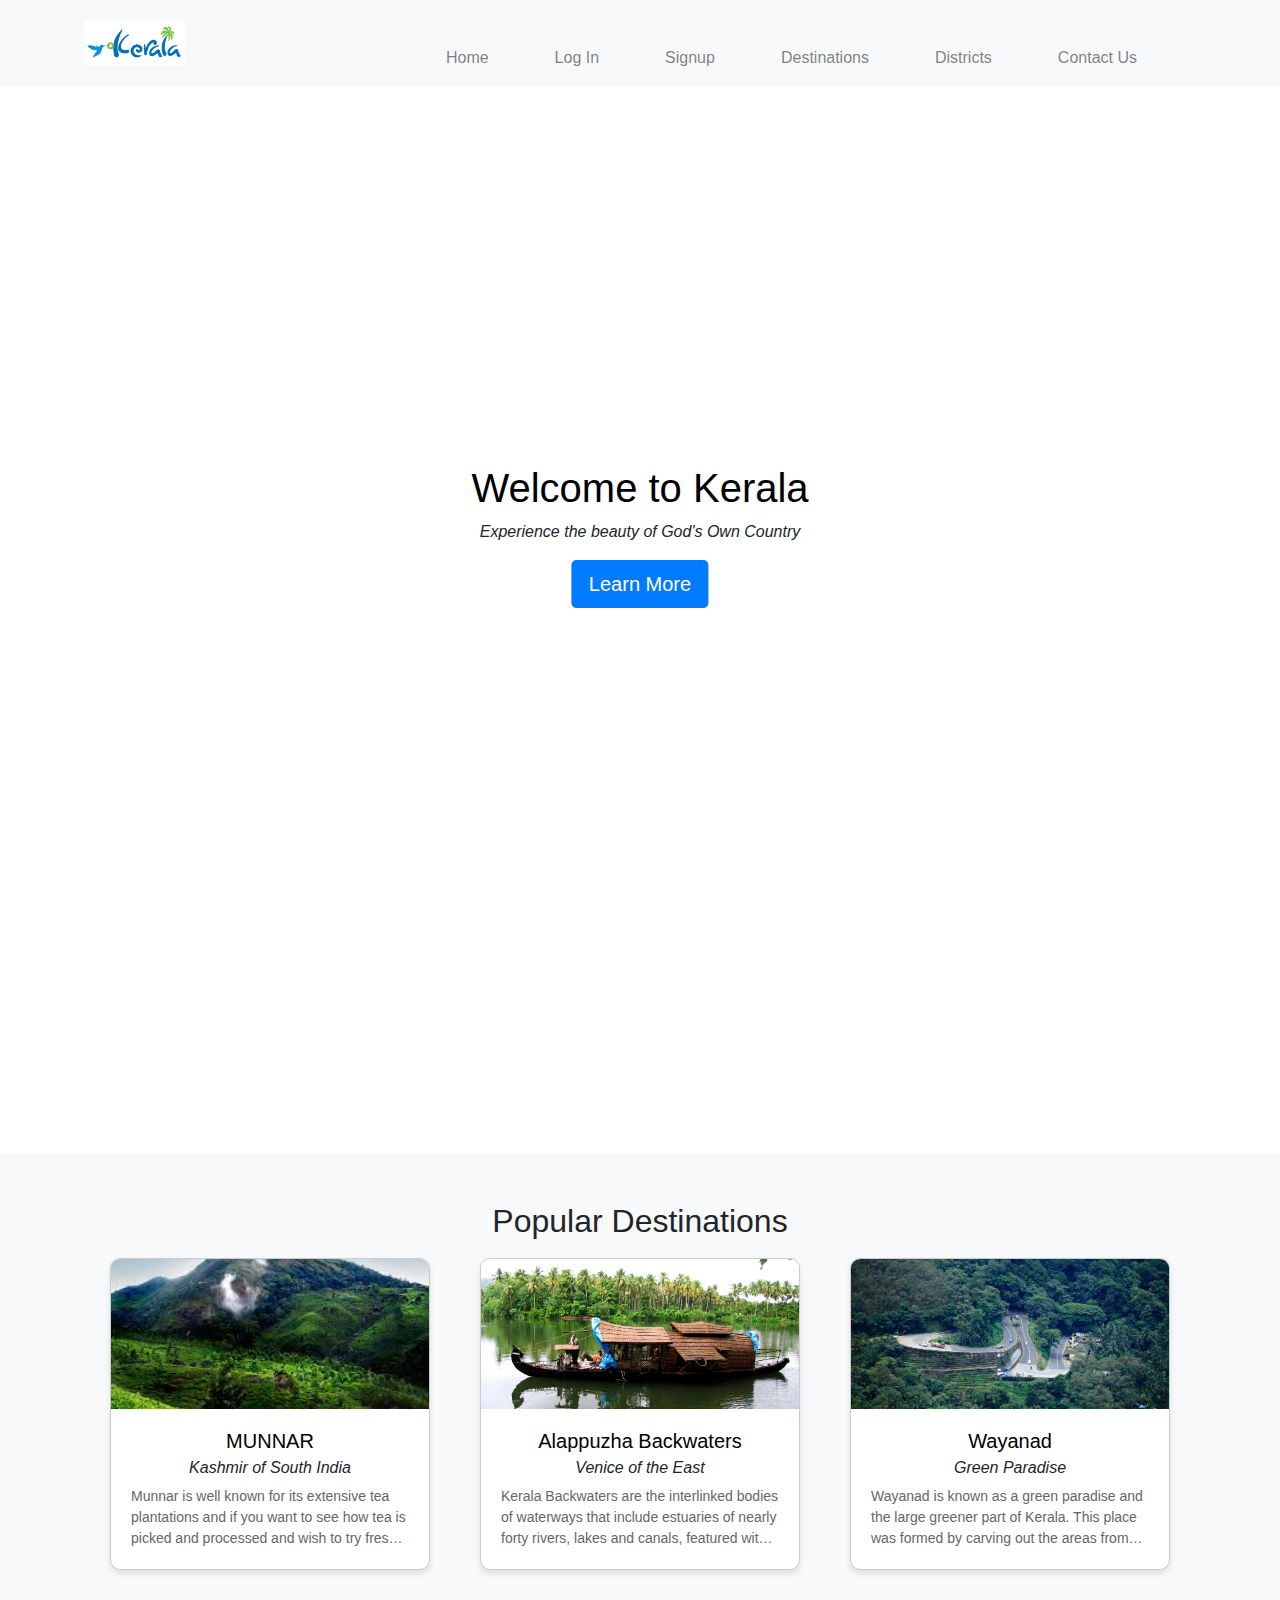
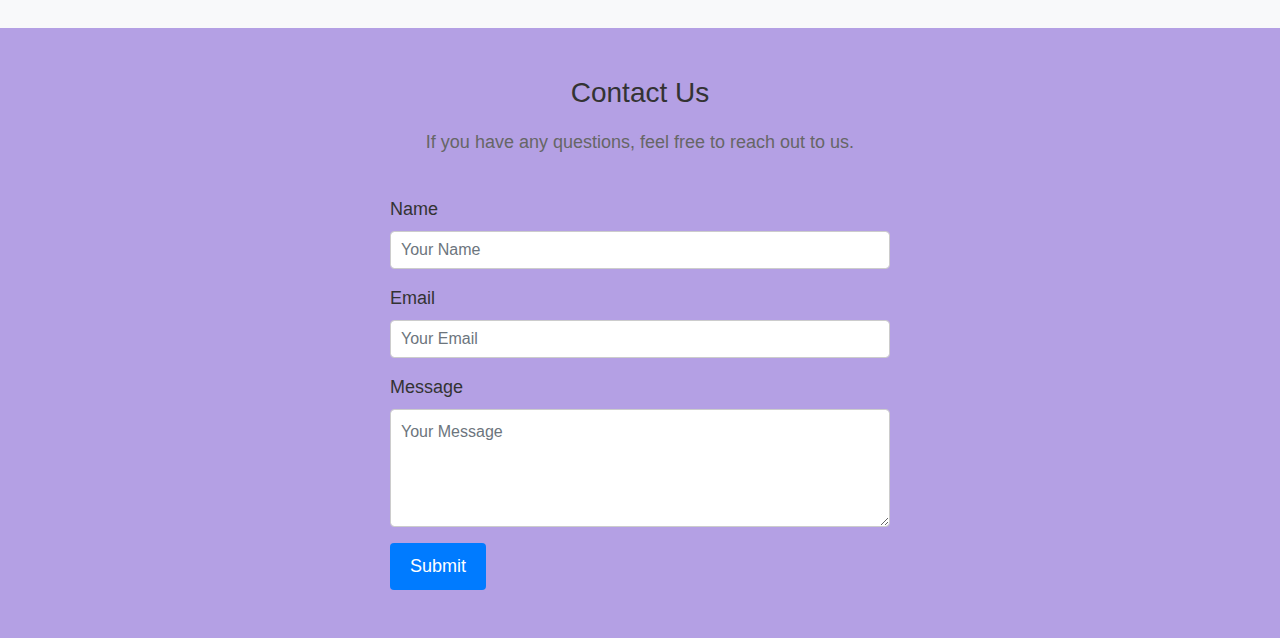
==== index.html @ b486f646 "my first commit" ====
<!DOCTYPE html>
<html lang="en">
<head>
  <meta charset="UTF-8">
  <meta name="viewport" content="width=device-width, initial-scale=1.0">
  <title>Kerala Tourism</title>
  <!-- Link to Bootstrap CSS -->
  <link rel="stylesheet" href="https://maxcdn.bootstrapcdn.com/bootstrap/4.5.2/css/bootstrap.min.css">
  
  <link rel="stylesheet" href="style.css">
</head>
<body>
  <!-- Navigation Bar -->
  <nav class="navbar navbar-expand-md navbar-light bg-light">
    <div class="container">
        <img src="images/logo.png" alt="logo" id="logo">
      <a class="navbar-brand" href="#"></a>
      <button class="navbar-toggler" type="button" data-toggle="collapse" data-target="#navbarNav" aria-controls="navbarNav" aria-expanded="false" aria-label="Toggle navigation">
        <span class="navbar-toggler-icon"></span>
      </button>
      <div class="collapse navbar-collapse" id="navbarNav">
        <ul class="navbar-nav ml-auto">
          <li class="nav-item">
            <a class="nav-link" href="#Home">Home</a>
          </li>
          <li class="nav-item">
            <a class="nav-link" href="login.html">Log In</a>
          </li>
          <li class="nav-item">
            <a class="nav-link" href="signup.html">Signup</a>
          </li>
          <li class="nav-item">
            <a class="nav-link" href="#destinations">Destinations</a>
          </li>
          <li class="nav-item">
            <a class="nav-link" href="district.html">Districts</a>
          </li>
          <li class="nav-item">
            <a class="nav-link" href="#contact">Contact Us</a>
          </li>
        </ul>
      </div>
    </div>
  </nav>

  <!-- Jumbotron / Banner -->
  <div class="image">
    <div class="contain">
      <h1 style="color: black;">Welcome to Kerala</h1>
      <p><i>Experience the beauty of God's Own Country</i></p>
      <a href="#about" class="btn btn-primary btn-lg">Learn More</a>
    </div>
  </div>

  <!-- About Section -->
  <section id="about" class="py-5">
    <div class="about">
      <div class="row">
        <div class="col-lg-6">
          <!-- <h2 class="text-center">About Kerala</h2> -->
        </div>
        <div class="col-lg-6">
          <!-- Insert an image of Kerala here -->
        </div>
      </div>

      <div class="row">
        <div class="col-lg-12">
          <div class="slide-in-from-right">
            
          
          
          <p style="font-family: 'Franklin Gothic Medium', 'Arial Narrow', Arial, sans-serif;font-weight: display;">"Kerala has 14 separate districts, each famous for its own set of unique destinations and features. This is to aid you in the process of gaining more data regarding the areas you would like to visit and plan your trip accordingly.Immerse yourself in the breathtaking landscapes, pristine beaches, and vibrant culture of our destination. From lush forests to crystal-clear waters, every moment here is a picture-perfect memory waiting to be made"</p>
        </div>
      </div>
      </div>
    </div>
  </section>
  

  <!-- Destinations Section -->
  <section id="destinations" class="py-5 bg-light">
    <div class="container">
      <div class="container">
        <h2  style="text-align: center" >Popular Destinations</h2>
        <!-- Create cards for different destinations using Bootstrap's card component -->
        <div class="row">
          <div class="col-md-4">
            <div class="card">
              <img src="images/second.jpg" class="card-img-top" alt="Destination 1">
              <div class="card-body">
                <!-- <h5 class="card-title" style="text-align: center" >MUNNAR</h5> -->
                <h5 class="card-title spot-name text-center">
                  <a href="district.html" style="text-decoration: none; color: black;">MUNNAR</a>
                <h6 style="text-align: center" > <i>Kashmir of South India</i></h6>
                <p class="card-text">Munnar is well known for its extensive tea plantations and if you want to see how tea is picked and processed and wish to try fresh tea directly from the garden then you must visit Munnar. Here you will also visit a tea museum. The beautiful winding lanes, misty hills, and the forests full of green plants wildlife are the top most attractions of Munnar. </p>
              </div>
            </div>
          </div>
          <!-- Repeat similar card structure for other destinations -->
          <div class="col-md-4">
            <div class="card">
              <img src="images/first.jpg" class="card-img-top" alt="Destination 2">
              <div class="card-body">
                <!-- <h5 class="card-title" style="text-align: center" >Alappuzha Backwaters</h5> -->
                <h5 class="card-title spot-name text-center">
                  <a href="district.html" style="text-decoration: none; color: black;">Alappuzha Backwaters</a>
                </h5>
                <h6 style="text-align: center" > <i>Venice of the East</i></h6>
                <p class="card-text"> Kerala Backwaters are the interlinked bodies of waterways that include estuaries of nearly forty rivers, lakes and canals, featured with the palm trees, pandanus shrubs and numerous leafy plants.  Due to the green surroundings of Kerala Backwaters, these are considered as home for the variety of unique species of aquatic life like frogs, kingfishers, crabs, mudskippers, turtles and so on. Alappuzha is called as Venice of the East and well-known for its boat races, houseboat holidays and beaches.</p>
              </div>
            </div>
            
          </div>
          <div class="col-md-4">
            <div class="card">
              <img src="images/third.jpg" class="card-img-top" alt="Destination 3">
              <div class="card-body">
                <!-- <h5 class="card-title" style="text-align: center" >Wayanad</h5> -->
                <!-- <a href="district.html" style="text-decoration: none; color: black;text-align: center">Wayanad</a> -->
                <h5 class="card-title spot-name text-center">
                  <a href="district.html" style="text-decoration: none; color: black;">Wayanad</a>
                </h5>
                <h6 style="text-align: center" > <i>Green Paradise</i></h6>
                <p class="card-text">Wayanad is known as a green paradise and the large greener part of Kerala. This place was formed by carving out the areas from Kozhikode and Kannur districts. This highly cultured land is located at the 76 km distance from the sea shores of Kozhikode. Earlier this region was known as Mayakshetra i.e. Maya’s land and this Mayakshetra evolved into Mayanad and finally to Wayanad.</p>
              </div>
            </div>
          </div>
        </div>
        
        </div>
        
  </section>

  <!-- Contact Section -->
  <section id="contact" class="py-5">
    <div class="container">
      <h2>Contact Us</h2>
      <p>If you have any questions, feel free to reach out to us.</p>
      <!-- Create a simple contact form -->
      <form>
        <div class="form-group">
          <label for="name">Name</label>
          <input type="text" class="form-control" id="name" placeholder="Your Name">
        </div>
        <div class="form-group">
          <label for="email">Email</label>
          <input type="email" class="form-control" id="email" placeholder="Your Email">
        </div>
        <div class="form-group">
          <label for="message">Message</label>
          <textarea class="form-control" id="message" rows="4" placeholder="Your Message"></textarea>
        </div>
        <button type="submit" class="btn btn-primary">Submit</button>
      </form>
    </div>
  </section>

  <!-- Link to Bootstrap JS and jQuery -->
  <script src="https://code.jquery.com/jquery-3.5.1.slim.min.js"></script>
  <script src="https://cdn.jsdelivr.net/npm/@popperjs/core@2.9.1/dist/umd/popper.min.js"></script>
  <script src="https://stackpath.bootstrapcdn.com/bootstrap/4.5.2/js/bootstrap.min.js"></script>
</body>
</html>
---- style.css ----
#logo {
  width: 100px; /* Adjust to your desired width */
  height: auto;
}

.nav-item{

    float: right;
    margin-top: 30px;
    margin-right: 50px;
}

.image{
  position: relative;
  background: url('https://i0.wp.com/www.tusktravel.com/blog/wp-content/uploads/2019/07/india-kerala-tour.jpg?fit=1920%2C1280&ssl=1') no-repeat center center fixed;
  background-size: cover;
  height: 100vh;
  /* color: #fff; */
  
}
.contain {
  position: absolute;
  top: 50%;
  left: 50%;
  transform: translate(-50%, -50%);
  text-align: center;
}
.about {
  /* display: flex; */
  align-items: center;
  text-align: center;
  transition: margin-right 0.5s ease;
}
.about h2 {
  /* text-align: center; */
  width: 100%;
  max-width: 800vw;
  margin: 0;
  padding: 0;
  margin-right: 500px;
}

#about p {
  width: 100%;
  max-width: 100vw;
  margin: 0;
  padding: 0;
}



.card-img-top {
  width: 350px;
  height: 100%;
}
.card {
  border: 1px solid #ccc;
  border-radius: 10px;
  box-shadow: 0 4px 6px rgba(0, 0, 0, 0.1);
  margin: 10px;
  overflow: hidden;
  box-shadow: 0 4px 6px rgba(0, 0, 0, 0.1);
  margin: 10px;
  overflow: hidden;
  transform: scale(1); /* Initial scale */
  transition: transform 0.3s;
}
.card-text {
  font-size: 0.875rem;
  color: #666;
}
.card:hover {
  transform: scale(1.05); /* Scale on hover */
}
.card-img-top {
  width: 100%;
  height: 150px; /* Set a fixed height for the images */
  object-fit: cover; /* Ensure the image covers the entire container */
}

.card-title {
  font-size: 1.25rem;
  margin-bottom: 5px;
}

.card-text {
  font-size: 0.875rem;
  color: #666;
  display: -webkit-box;
  -webkit-line-clamp: 3; /* Adjust as needed */
  -webkit-box-orient: vertical;
  overflow: hidden;
}

.slide-in-from-right {
  opacity: 0;
  transform: translateX(100%);
  animation: slideInFromRight 1s ease-in-out forwards;
}

@keyframes slideInFromRight {
  to {
    opacity: 1;
    transform: translateX(0);
  }
}
#contact {
  background-color: #b4a0e4;
  padding: 80px 0;
}

#contact h2 {
  text-align: center;
  margin-bottom: 20px;
  font-size: 28px;
  color: #333;
}

#contact p {
  text-align: center;
  font-size: 18px;
  color: #666;
  margin-bottom: 40px;
}

#contact form {
  max-width: 500px;
  margin: 0 auto;
}

#contact .form-group label {
  font-size: 18px;
  color: #333;
}

#contact .form-control {
  border: 1px solid #ccc;
  padding: 10px;
  font-size: 16px;
}

#contact textarea.form-control {
  resize: vertical;
}

#contact button[type="submit"] {
  background-color: #007bff;
  color: #fff;
  border: none;
  padding: 10px 20px;
  font-size: 18px;
  cursor: pointer;
}

#contact button[type="submit"]:hover {
  background-color: #1eb300;
}
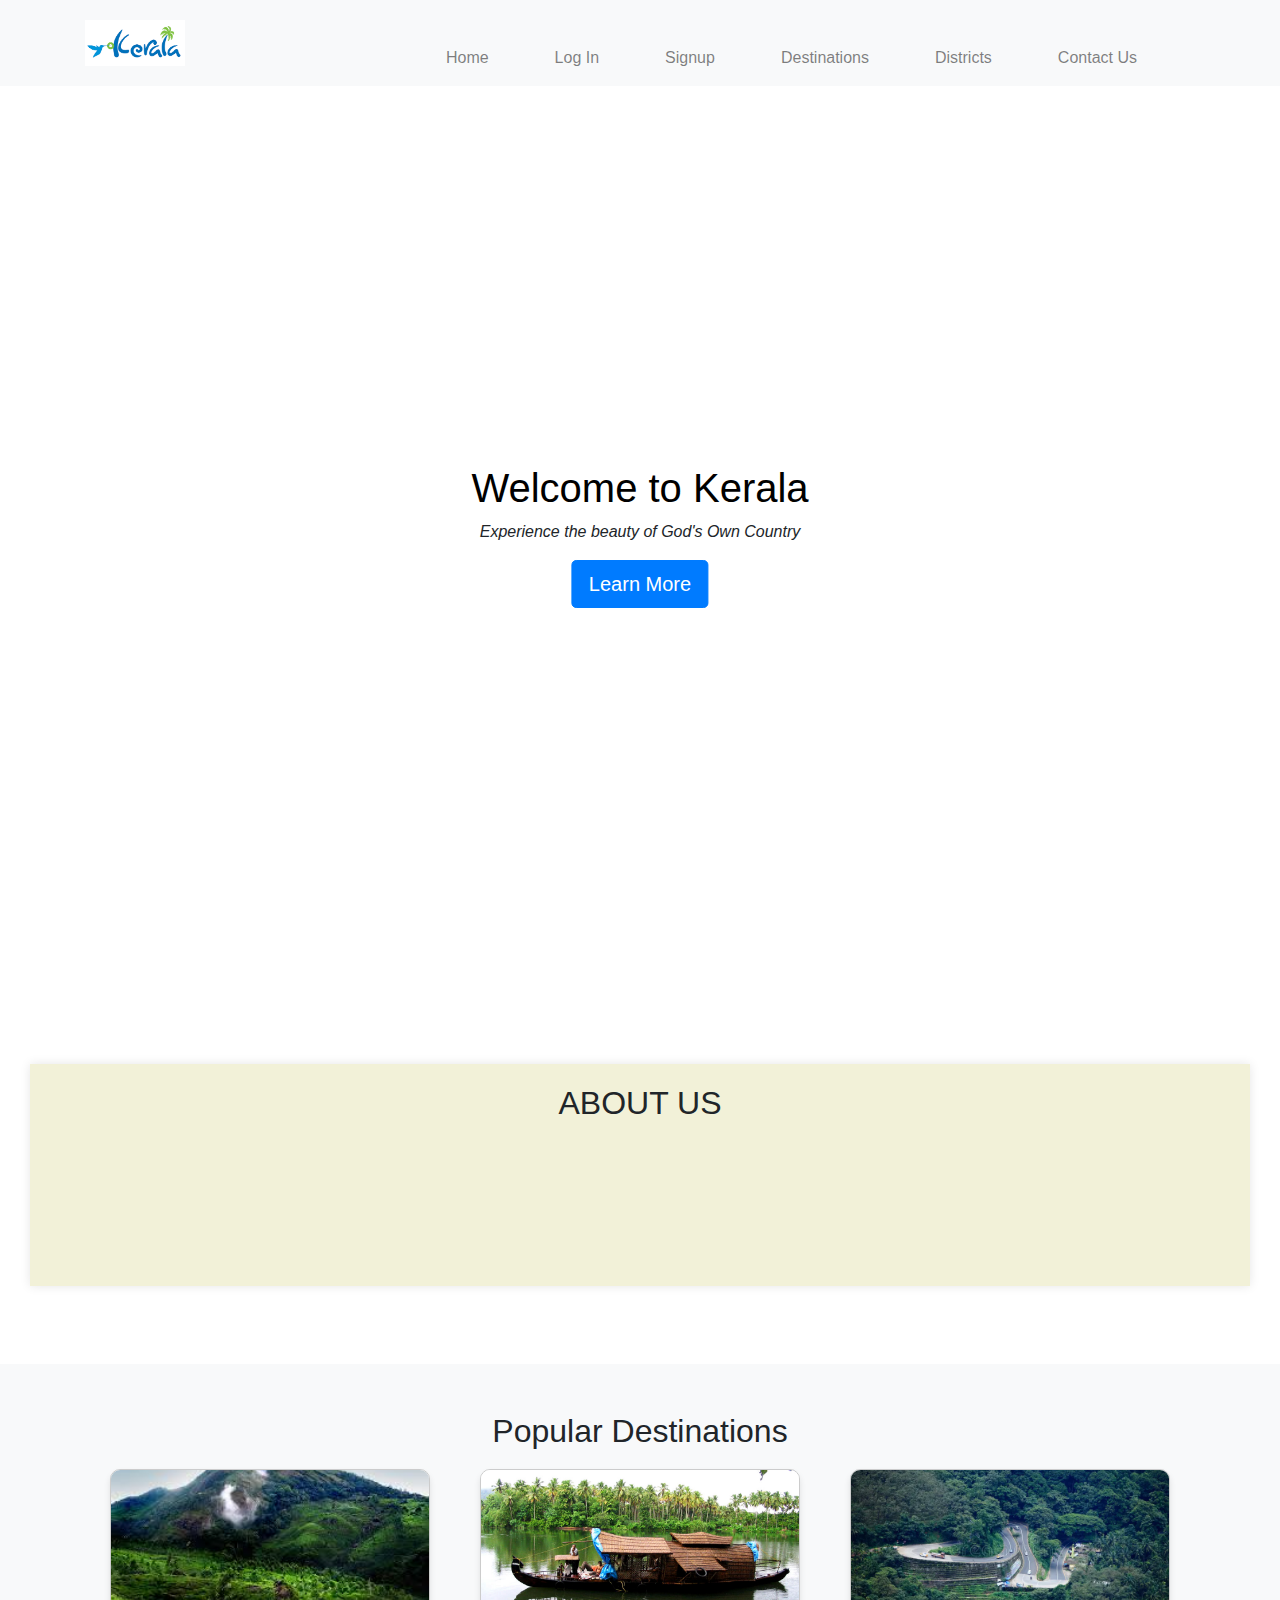
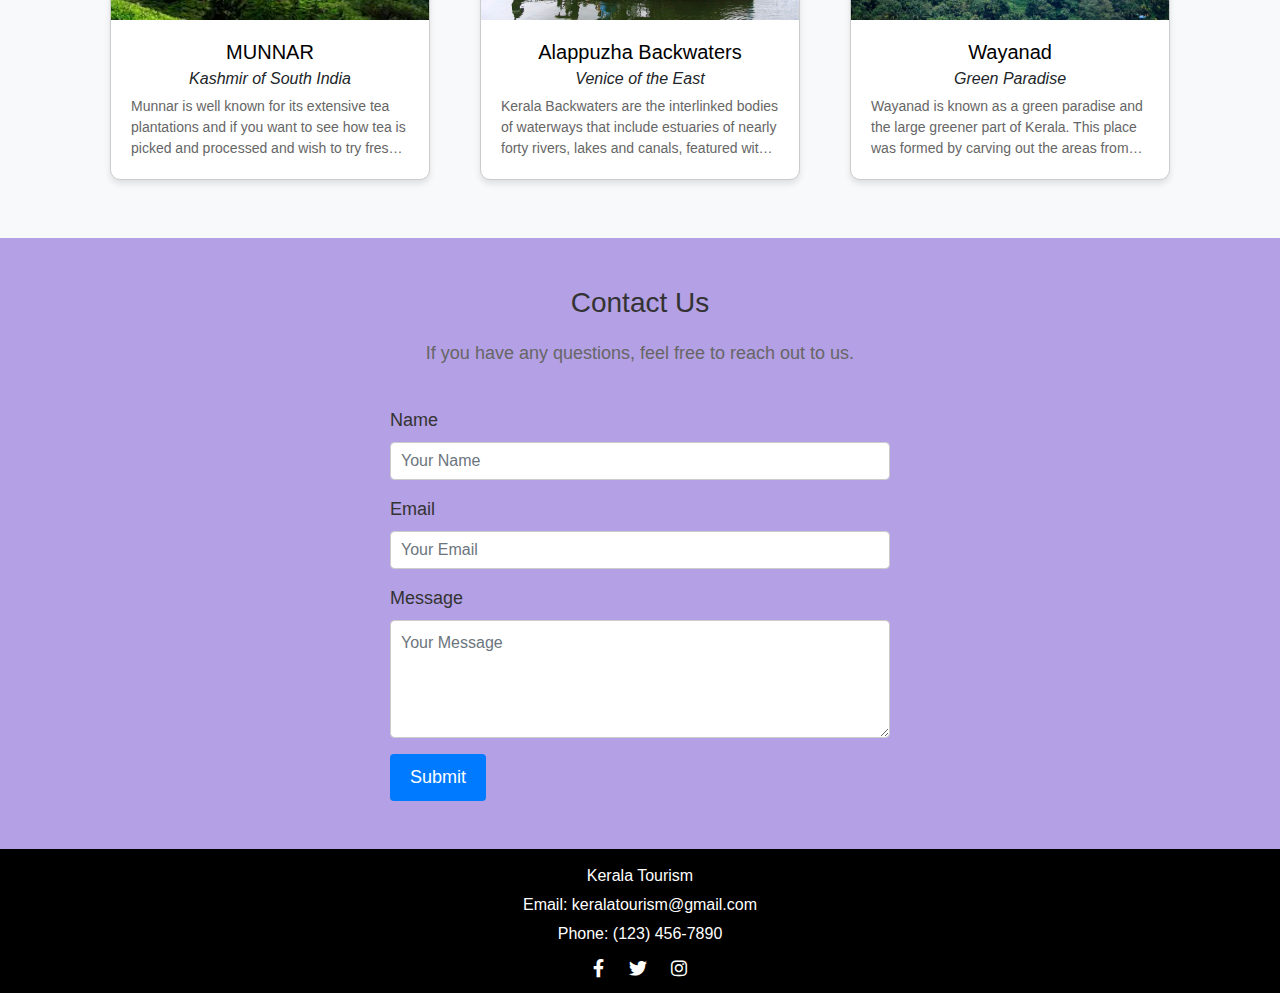
==== commit 49a5b21c: "new" ====
--- a/index.html
+++ b/index.html
@@ -6,8 +6,210 @@
   <title>Kerala Tourism</title>
   <!-- Link to Bootstrap CSS -->
   <link rel="stylesheet" href="https://maxcdn.bootstrapcdn.com/bootstrap/4.5.2/css/bootstrap.min.css">
-  
-  <link rel="stylesheet" href="style.css">
+  <style>
+  #logo {
+    width: 100px; /* Adjust to your desired width */
+    height: auto;
+  }
+  
+  .nav-item{
+  
+      float: right;
+      margin-top: 30px;
+      margin-right: 50px;
+  }
+  
+  .image{
+    position: relative;
+    background: url('https://i0.wp.com/www.tusktravel.com/blog/wp-content/uploads/2019/07/india-kerala-tour.jpg?fit=1920%2C1280&ssl=1') no-repeat center center fixed;
+    background-size: cover;
+    height: 100vh;
+    /* color: #fff; */
+    
+  }
+  .contain {
+    position: absolute;
+    top: 50%;
+    left: 50%;
+    transform: translate(-50%, -50%);
+    text-align: center;
+  }
+  .about {
+    /* display: flex; */
+    align-items: center;
+    text-align: center;
+    transition: margin-right 0.5s ease;
+    background-color: rgb(242, 241, 216);
+  box-shadow: 0px 0px 10px rgba(0, 0, 0, 0.1);
+  margin: 30px;
+  padding: 20px;
+  }
+  .about h2 {
+    /* text-align: center; */
+    width: 100%;
+    max-width: 800vw;
+    margin: 0;
+    padding: 0;
+    margin-right: 500px;
+  }
+  
+  #about p {
+    width: 100%;
+    max-width: 100vw;
+    margin: 0;
+    padding: 0;
+  }
+  
+  
+  
+  .card-img-top {
+    width: 350px;
+    height: 100%;
+  }
+  .card {
+    border: 1px solid #ccc;
+    border-radius: 10px;
+    box-shadow: 0 4px 6px rgba(0, 0, 0, 0.1);
+    margin: 10px;
+    overflow: hidden;
+    box-shadow: 0 4px 6px rgba(0, 0, 0, 0.1);
+    margin: 10px;
+    overflow: hidden;
+    transform: scale(1); /* Initial scale */
+    transition: transform 0.3s;
+  }
+  .card-text {
+    font-size: 0.875rem;
+    color: #666;
+  }
+  .card:hover {
+    transform: scale(1.05); /* Scale on hover */
+  }
+  .card-img-top {
+    width: 100%;
+    height: 150px; /* Set a fixed height for the images */
+    object-fit: cover; /* Ensure the image covers the entire container */
+  }
+  
+  .card-title {
+    font-size: 1.25rem;
+    margin-bottom: 5px;
+  }
+  
+  .card-text {
+    font-size: 0.875rem;
+    color: #666;
+    display: -webkit-box;
+    -webkit-line-clamp: 3; /* Adjust as needed */
+    -webkit-box-orient: vertical;
+    overflow: hidden;
+  }
+  
+  .slide-in-from-right {
+    opacity: 0;
+    transform: translateX(100%);
+    animation: slideInFromRight 1s ease-in-out forwards;
+  }
+  
+  @keyframes slideInFromRight {
+    to {
+      opacity: 1;
+      transform: translateX(0);
+    }
+  }
+  #contact {
+    background-color: #b4a0e4;
+    padding: 80px 0;
+  }
+  
+  #contact h2 {
+    text-align: center;
+    margin-bottom: 20px;
+    font-size: 28px;
+    color: #333;
+  }
+  
+  #contact p {
+    text-align: center;
+    font-size: 18px;
+    color: #666;
+    margin-bottom: 40px;
+  }
+  
+  #contact form {
+    max-width: 500px;
+    margin: 0 auto;
+  }
+  
+  #contact .form-group label {
+    font-size: 18px;
+    color: #333;
+  }
+  
+  #contact .form-control {
+    border: 1px solid #ccc;
+    padding: 10px;
+    font-size: 16px;
+  }
+  
+  #contact textarea.form-control {
+    resize: vertical;
+  }
+  
+  #contact button[type="submit"] {
+    background-color: #007bff;
+    color: #fff;
+    border: none;
+    padding: 10px 20px;
+    font-size: 18px;
+    cursor: pointer;
+  }
+  
+  #contact button[type="submit"]:hover {
+    background-color: #1eb300;
+  }
+  .footer {
+      background-color: black;
+      color: white;
+      padding: 10px 0;
+      text-align: center;
+    }
+
+    .footer p {
+      margin: 5px 0;
+    }
+
+    .social-icons {
+      margin-top: 10px;
+    }
+
+    .social-icons a {
+      color: white;
+      margin: 0 10px;
+      font-size: 18px;
+    }
+    
+
+    /* Animation */
+    @keyframes slideInFromLeft {
+      from {
+        transform: translateX(-100%);
+      }
+      to {
+        transform: translateX(0);
+      }
+    }
+
+    .animate-slideIn {
+      animation: slideInFromLeft 1s ease-in-out forwards;
+    }
+
+.tawk-chat-container {
+    width: 300px; 
+    height: 400px; 
+
+
+</style> 
 </head>
 <body>
   <!-- Navigation Bar -->
@@ -55,22 +257,22 @@
   <!-- About Section -->
   <section id="about" class="py-5">
     <div class="about">
-      <div class="row">
-        <div class="col-lg-6">
+      <!-- <div class="row">
+        <div class="col-lg-6"> -->
           <!-- <h2 class="text-center">About Kerala</h2> -->
-        </div>
+          <center><h2> ABOUT US</h2></center><br>
+        <!-- </div>
         <div class="col-lg-6">
           <!-- Insert an image of Kerala here -->
-        </div>
-      </div>
+        <!-- </div>
+      </div> -->
 
       <div class="row">
         <div class="col-lg-12">
           <div class="slide-in-from-right">
-            
-          
-          
-          <p style="font-family: 'Franklin Gothic Medium', 'Arial Narrow', Arial, sans-serif;font-weight: display;">"Kerala has 14 separate districts, each famous for its own set of unique destinations and features. This is to aid you in the process of gaining more data regarding the areas you would like to visit and plan your trip accordingly.Immerse yourself in the breathtaking landscapes, pristine beaches, and vibrant culture of our destination. From lush forests to crystal-clear waters, every moment here is a picture-perfect memory waiting to be made"</p>
+            <p style="font-family: 'Franklin Gothic Medium', 'Arial Narrow', Arial, sans-serif;font-weight: display;">Welcome to the enchanting realm of Kerala, where nature's beauty and cultural vibrance come together to create an unforgettable experience. Nestled in the southwestern part of India, Kerala beckons you with its lush landscapes, serene backwaters, pristine beaches, and rich cultural heritage.
+              Kerala has 14 separate districts, each famous for its own set of unique destinations and features. This is to aid you in the process of gaining more data regarding the areas you would like to visit and plan your trip accordingly.Immerse yourself in the breathtaking landscapes, pristine beaches, and vibrant culture of our destination. 
+              From lush forests to crystal-clear waters, every moment here is a picture-perfect memory waiting to be made.</p>
         </div>
       </div>
       </div>
@@ -155,10 +357,37 @@
       </form>
     </div>
   </section>
-
+  <footer class="footer">
+    <div class="container">
+      <p>Kerala Tourism</p>
+      <p >Email: keralatourism@gmail.com</p>
+      <p>Phone: (123) 456-7890</p>
+      <div class="social-icons">
+        <a href="#"><i class="fab fa-facebook-f"></i></a>
+        <a href="#"><i class="fab fa-twitter"></i></a>
+        <a href="#"><i class="fab fa-instagram"></i></a>
+      </div>
+    </div>
+  </footer>
+ 
   <!-- Link to Bootstrap JS and jQuery -->
   <script src="https://code.jquery.com/jquery-3.5.1.slim.min.js"></script>
   <script src="https://cdn.jsdelivr.net/npm/@popperjs/core@2.9.1/dist/umd/popper.min.js"></script>
   <script src="https://stackpath.bootstrapcdn.com/bootstrap/4.5.2/js/bootstrap.min.js"></script>
+  <link rel="stylesheet" href="https://cdnjs.cloudflare.com/ajax/libs/font-awesome/6.0.0-beta3/css/all.min.css">
 </body>
+<!--Start of Tawk.to Script-->
+
+<script type="text/javascript">
+  var Tawk_API=Tawk_API||{}, Tawk_LoadStart=new Date();
+  (function(){
+  var s1=document.createElement("script"),s0=document.getElementsByTagName("script")[0];
+  s1.async=true;
+  s1.src='https://embed.tawk.to/64e73a7394cf5d49dc6c4018/1h8jjol78';
+  s1.charset='UTF-8';
+  s1.setAttribute('crossorigin','*');
+  s0.parentNode.insertBefore(s1,s0);
+  })();
+  </script>
+  <!--End of Tawk.to Script-->
 </html>
